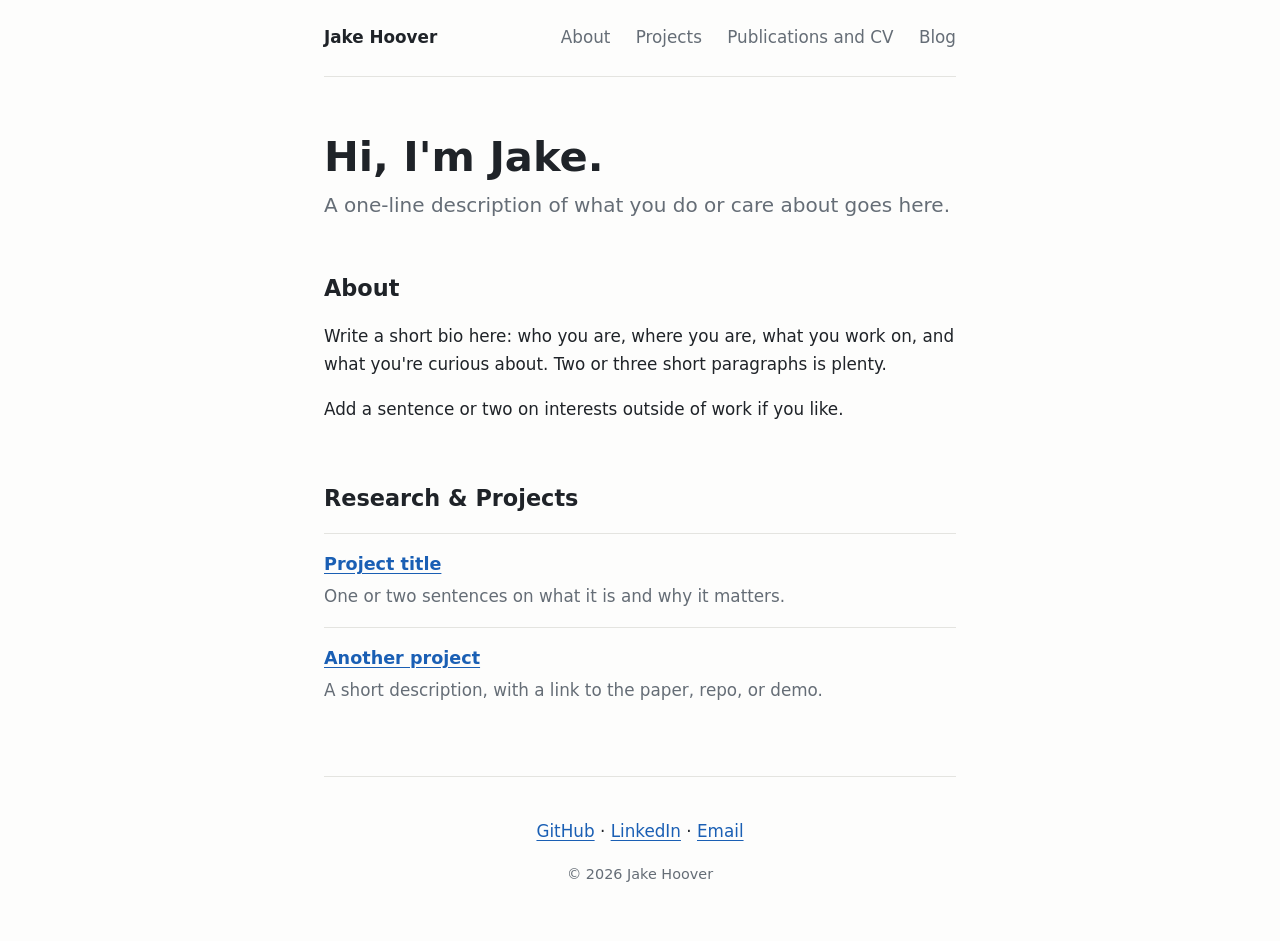
==== index.html @ f865bc19 "Rename Publications label to Publications and CV Co-Authored-By: Claude Sonnet 5.5 <noreply@anthropi" ====
<!DOCTYPE html>
<html lang="en">
<head>
    <meta charset="utf-8">
    <meta name="viewport" content="width=device-width, initial-scale=1">
    <title>Jake Hoover</title>
    <meta name="description" content="Personal website of Jake Hoover.">
    <link rel="stylesheet" href="style.css">
</head>
<body>
    <header class="site-header">
        <a class="brand" href="#top">Jake Hoover</a>
        <nav>
            <a href="#about">About</a>
            <a href="#projects">Projects</a>
            <a href="publications.html">Publications and CV</a>
            <a href="blog.html">Blog</a>
        </nav>
    </header>

    <main id="top">
        <section class="hero">
            <h1>Hi, I'm Jake.</h1>
            <p class="lead">A one-line description of what you do or care about goes here.</p>
        </section>

        <section id="about">
            <h2>About</h2>
            <p>Write a short bio here: who you are, where you are, what you work on, and what you're curious about. Two or three short paragraphs is plenty.</p>
            <p>Add a sentence or two on interests outside of work if you like.</p>
        </section>

        <section id="projects">
            <h2>Research &amp; Projects</h2>
            <ul class="cards">
                <li>
                    <h3><a href="#">Project title</a></h3>
                    <p>One or two sentences on what it is and why it matters.</p>
                </li>
                <li>
                    <h3><a href="#">Another project</a></h3>
                    <p>A short description, with a link to the paper, repo, or demo.</p>
                </li>
            </ul>
        </section>


    </main>

    <footer class="site-footer">
        <p>
            <a href="https://github.com/JakeHoover">GitHub</a> ·
            <a href="#">LinkedIn</a> ·
            <a href="#">Email</a>
        </p>
        <p class="muted">&copy; <span id="year">2026</span> Jake Hoover</p>
    </footer>

    <script>document.getElementById("year").textContent = new Date().getFullYear();</script>
</body>
</html>
---- style.css ----
:root {
    --bg: #fdfdfc;
    --fg: #1f2328;
    --muted: #656d76;
    --accent: #1a5fb4;
    --border: #e4e4e0;
}

@media (prefers-color-scheme: dark) {
    :root {
        --bg: #14161a;
        --fg: #e6e8eb;
        --muted: #9aa3ad;
        --accent: #7db3ff;
        --border: #2a2e35;
    }
}

* { box-sizing: border-box; }

html { scroll-behavior: smooth; }

body {
    margin: 0 auto;
    padding: 0 1.25rem;
    max-width: 42rem;
    background: var(--bg);
    color: var(--fg);
    font: 1.05rem/1.65 system-ui, -apple-system, "Segoe UI", Roboto, sans-serif;
}

a { color: var(--accent); text-underline-offset: 0.15em; }

.site-header {
    display: flex;
    flex-wrap: wrap;
    justify-content: space-between;
    align-items: baseline;
    gap: 0.5rem 1.5rem;
    padding: 1.5rem 0;
    border-bottom: 1px solid var(--border);
}

.brand {
    font-weight: 700;
    color: var(--fg);
    text-decoration: none;
}

.site-header nav a {
    margin-left: 1.25rem;
    color: var(--muted);
    text-decoration: none;
}

.site-header nav a:hover { color: var(--accent); }

.hero { padding: 3.5rem 0 1rem; }

.hero h1 {
    margin: 0 0 0.5rem;
    font-size: 2.6rem;
    line-height: 1.15;
}

.lead { margin: 0; font-size: 1.25rem; color: var(--muted); }

section { padding: 2rem 0 0.5rem; }

h2 {
    margin: 0 0 1rem;
    font-size: 1.4rem;
}

h3 { margin: 0 0 0.25rem; font-size: 1.1rem; }

.cards, .posts { list-style: none; margin: 0; padding: 0; }

.cards li {
    padding: 1rem 0;
    border-top: 1px solid var(--border);
}

.cards li p { margin: 0; color: var(--muted); }

.pubs { padding-left: 1.25rem; }
.pubs li { margin-bottom: 0.75rem; }
.pubs .authors { font-weight: 600; }

.posts li {
    display: flex;
    gap: 1.25rem;
    padding: 0.4rem 0;
}

.posts time {
    flex: 0 0 7.5rem;
    color: var(--muted);
    font-variant-numeric: tabular-nums;
}

.site-footer {
    margin-top: 3rem;
    padding: 1.5rem 0 2.5rem;
    border-top: 1px solid var(--border);
    text-align: center;
}

.muted { color: var(--muted); font-size: 0.9rem; }

/* Blog post pages */
article h1 { margin: 2.5rem 0 0.25rem; font-size: 2rem; line-height: 1.2; }
article > time { color: var(--muted); }
article .body { margin-top: 1.5rem; }

@media (max-width: 30rem) {
    .hero h1 { font-size: 2.1rem; }
    .posts li { flex-direction: column; gap: 0; }
}

/* Subpages */
.page-title { padding-top: 2.5rem; }
.page-title h1 { margin: 0 0 0.5rem; font-size: 2rem; line-height: 1.2; }
.site-header nav a[aria-current="page"] { color: var(--fg); font-weight: 600; }
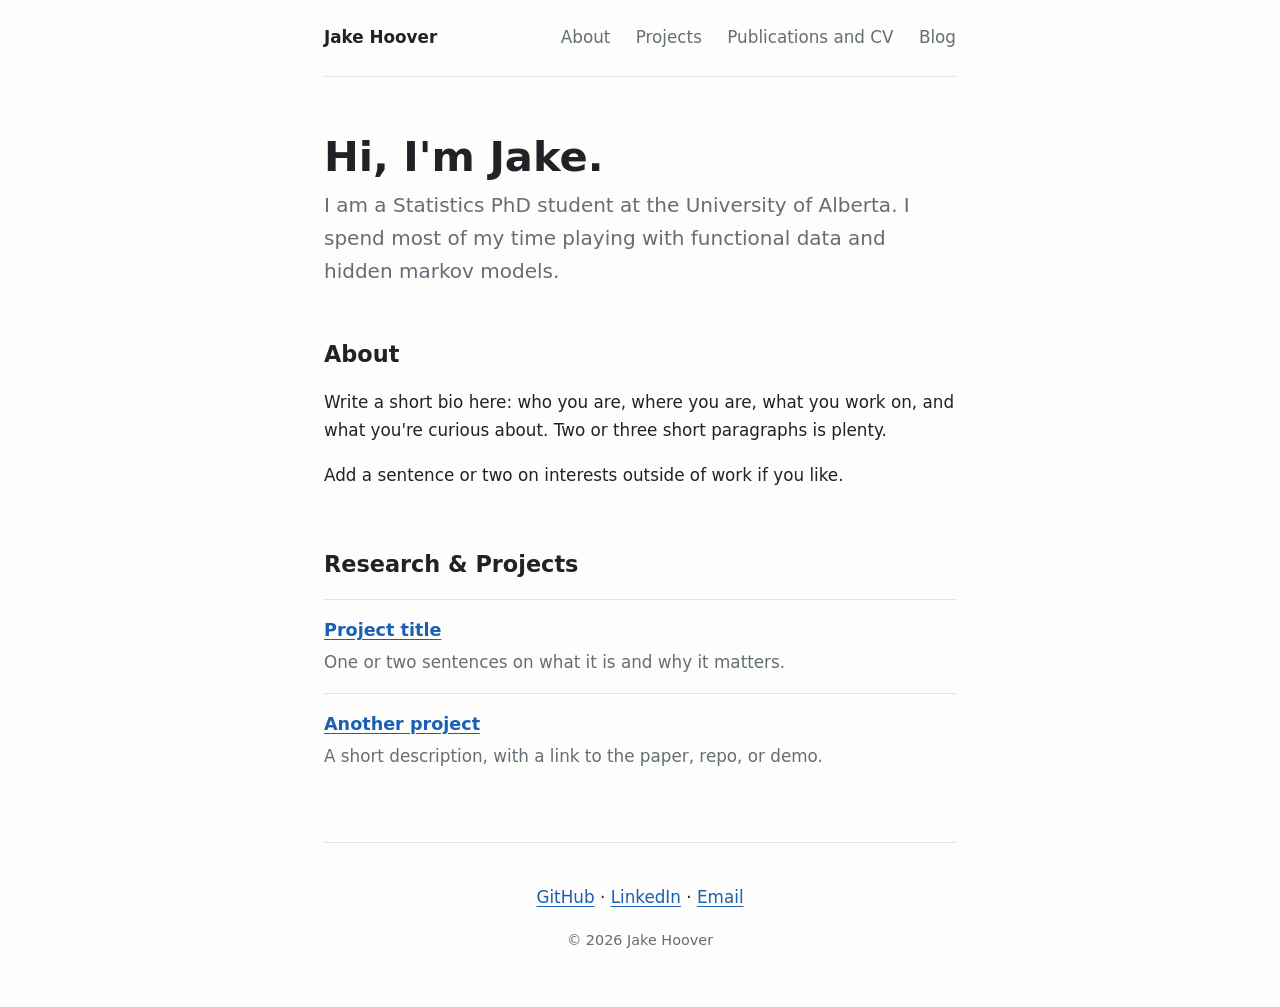
==== commit eb235bf4: "Update index.html about me blurb" ====
--- a/index.html
+++ b/index.html
@@ -21,7 +21,7 @@
     <main id="top">
         <section class="hero">
             <h1>Hi, I'm Jake.</h1>
-            <p class="lead">A one-line description of what you do or care about goes here.</p>
+            <p class="lead">I am a Statistics PhD student at the University of Alberta. I spend most of my time playing with functional data and hidden markov models.</p>
         </section>
 
         <section id="about">
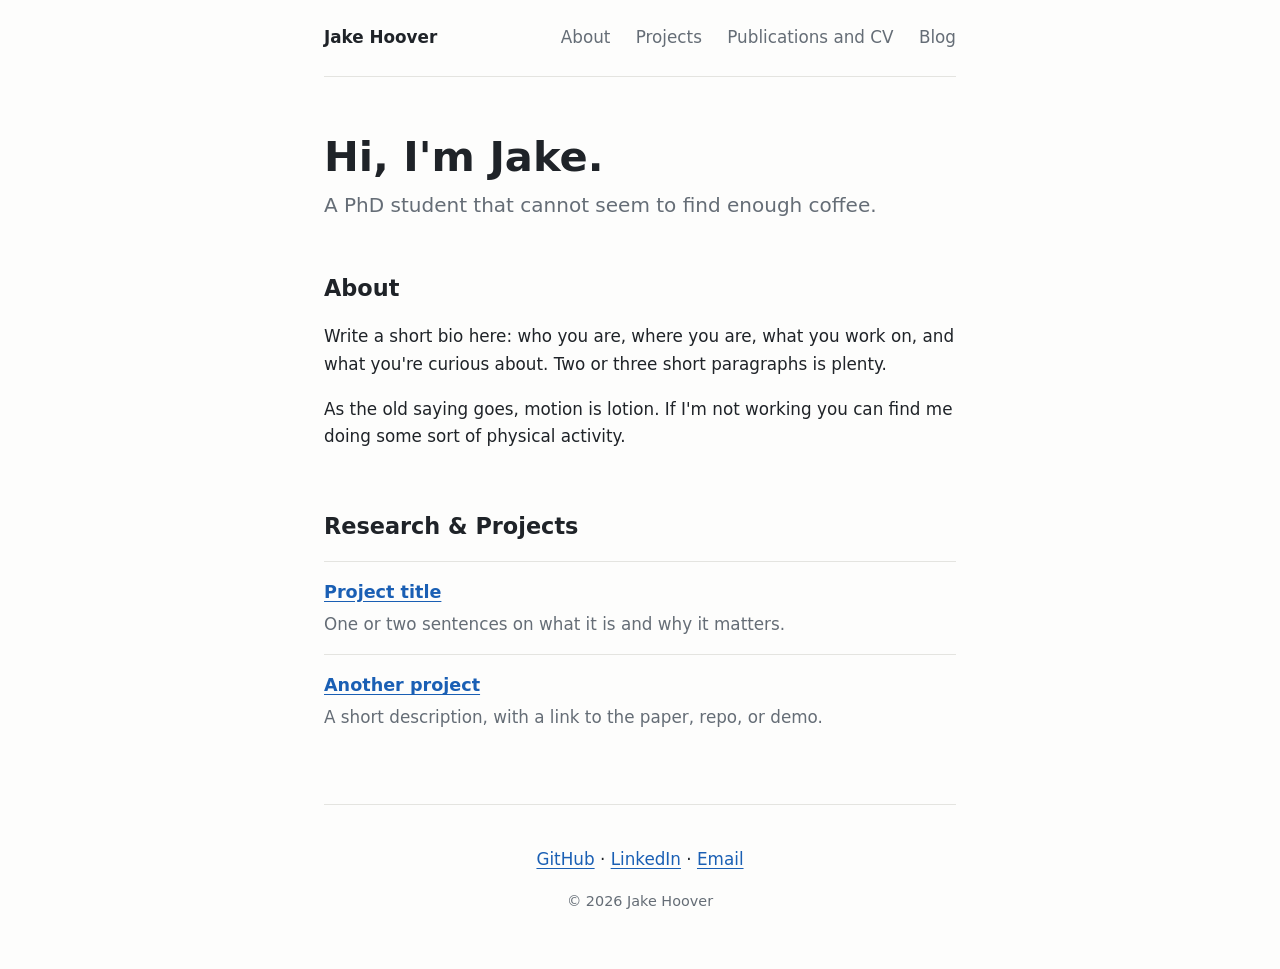
==== commit 9b111677: "Update index.html about me updates" ====
--- a/index.html
+++ b/index.html
@@ -21,13 +21,13 @@
     <main id="top">
         <section class="hero">
             <h1>Hi, I'm Jake.</h1>
-            <p class="lead">I am a Statistics PhD student at the University of Alberta. I spend most of my time playing with functional data and hidden markov models.</p>
+            <p class="lead">A PhD student that cannot seem to find enough coffee.</p>
         </section>
 
         <section id="about">
             <h2>About</h2>
             <p>Write a short bio here: who you are, where you are, what you work on, and what you're curious about. Two or three short paragraphs is plenty.</p>
-            <p>Add a sentence or two on interests outside of work if you like.</p>
+            <p>As the old saying goes, motion is lotion. If I'm not working you can find me doing some sort of physical activity.</p>
         </section>
 
         <section id="projects">
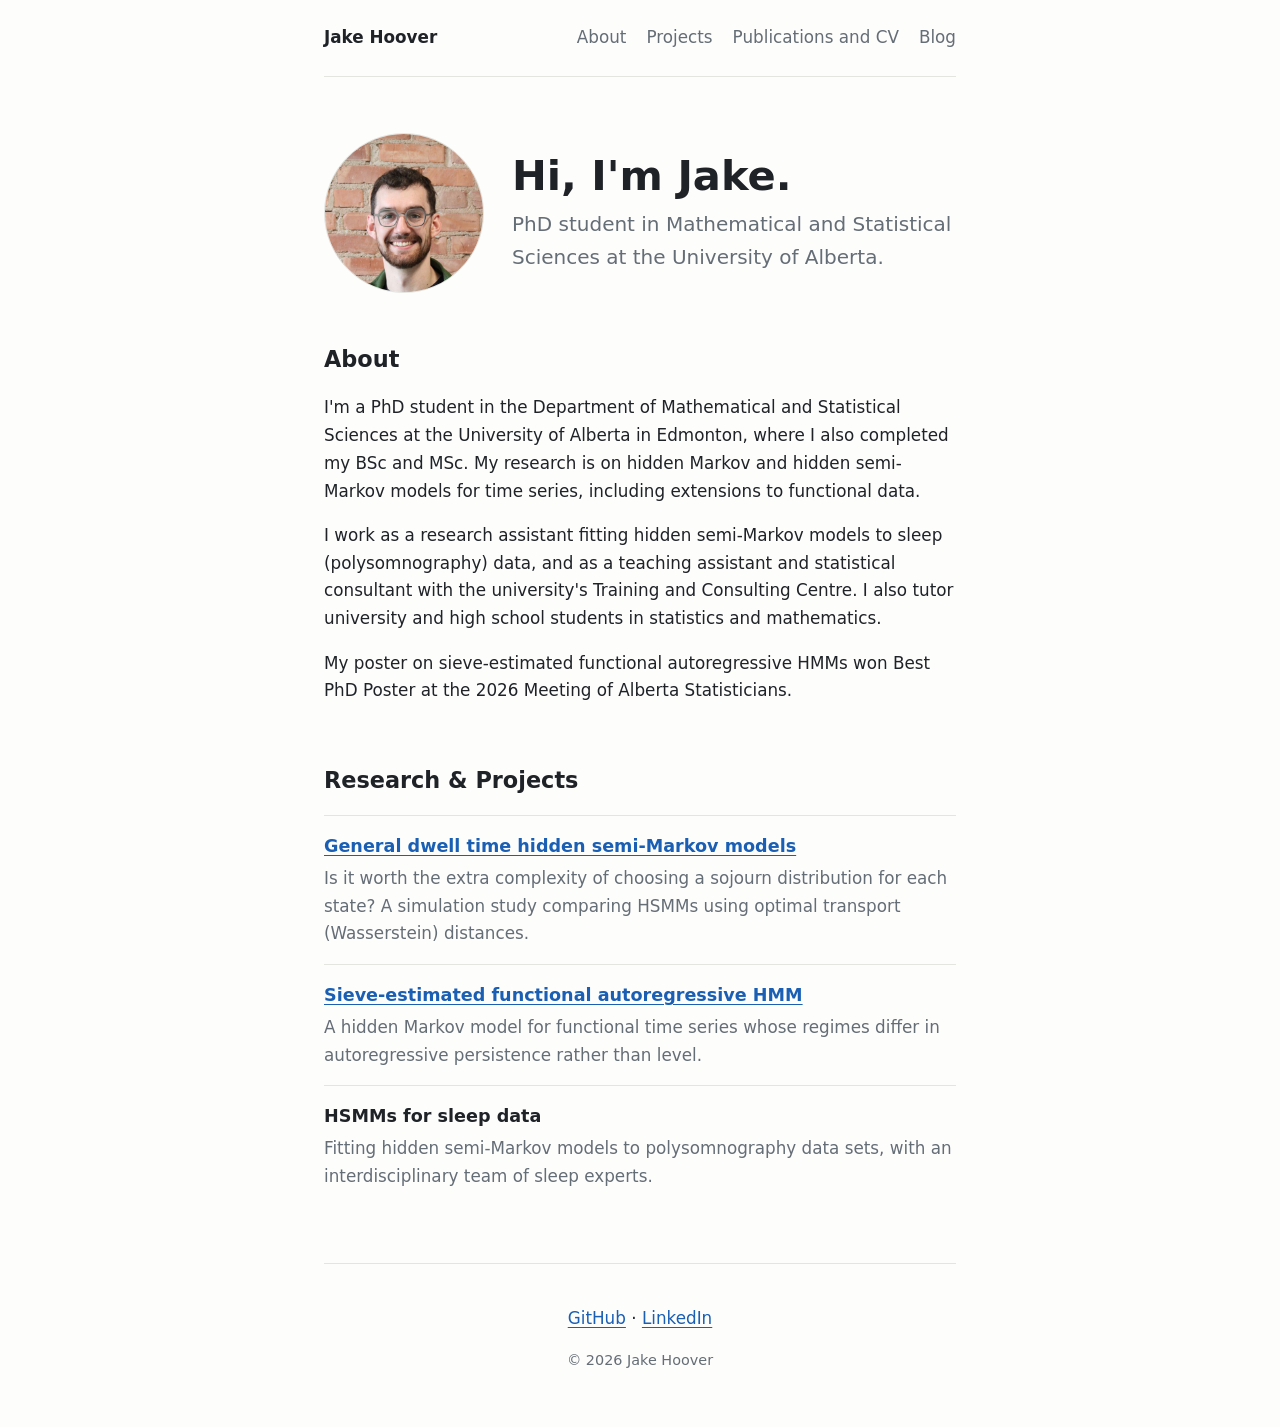
==== commit dad1aa60: "Add CV, headshot, bio and research summaries Co-Authored-By: Claude Sonnet 5.5 <noreply@anthropic.co" ====
--- a/index.html
+++ b/index.html
@@ -20,26 +20,34 @@
 
     <main id="top">
         <section class="hero">
-            <h1>Hi, I'm Jake.</h1>
-            <p class="lead">A PhD student that cannot seem to find enough coffee.</p>
+            <img class="headshot" src="images/headshot.jpg" alt="Photo of Jake Hoover" width="160" height="160">
+            <div>
+                <h1>Hi, I'm Jake.</h1>
+                <p class="lead">PhD student in Mathematical and Statistical Sciences at the University of Alberta.</p>
+            </div>
         </section>
 
         <section id="about">
             <h2>About</h2>
-            <p>Write a short bio here: who you are, where you are, what you work on, and what you're curious about. Two or three short paragraphs is plenty.</p>
-            <p>As the old saying goes, motion is lotion. If I'm not working you can find me doing some sort of physical activity.</p>
+            <p>I'm a PhD student in the Department of Mathematical and Statistical Sciences at the University of Alberta in Edmonton, where I also completed my BSc and MSc. My research is on hidden Markov and hidden semi-Markov models for time series, including extensions to functional data.</p>
+            <p>I work as a research assistant fitting hidden semi-Markov models to sleep (polysomnography) data, and as a teaching assistant and statistical consultant with the university's Training and Consulting Centre. I also tutor university and high school students in statistics and mathematics.</p>
+            <p>My poster on sieve-estimated functional autoregressive HMMs won Best PhD Poster at the 2026 Meeting of Alberta Statisticians.</p>
         </section>
 
         <section id="projects">
             <h2>Research &amp; Projects</h2>
             <ul class="cards">
                 <li>
-                    <h3><a href="#">Project title</a></h3>
-                    <p>One or two sentences on what it is and why it matters.</p>
+                    <h3><a href="posters/dwell-time-hsmm-classification-society-2026.pdf">General dwell time hidden semi-Markov models</a></h3>
+                    <p>Is it worth the extra complexity of choosing a sojourn distribution for each state? A simulation study comparing HSMMs using optimal transport (Wasserstein) distances.</p>
                 </li>
                 <li>
-                    <h3><a href="#">Another project</a></h3>
-                    <p>A short description, with a link to the paper, repo, or demo.</p>
+                    <h3><a href="posters/sifarhmm-alberta-statisticians-2026.pdf">Sieve-estimated functional autoregressive HMM</a></h3>
+                    <p>A hidden Markov model for functional time series whose regimes differ in autoregressive persistence rather than level.</p>
+                </li>
+                <li>
+                    <h3>HSMMs for sleep data</h3>
+                    <p>Fitting hidden semi-Markov models to polysomnography data sets, with an interdisciplinary team of sleep experts.</p>
                 </li>
             </ul>
         </section>
@@ -50,8 +58,7 @@
     <footer class="site-footer">
         <p>
             <a href="https://github.com/JakeHoover">GitHub</a> ·
-            <a href="#">LinkedIn</a> ·
-            <a href="#">Email</a>
+            <a href="https://www.linkedin.com/in/jake-hoover-alberta">LinkedIn</a>
         </p>
         <p class="muted">&copy; <span id="year">2026</span> Jake Hoover</p>
     </footer>
--- a/style.css
+++ b/style.css
@@ -47,8 +47,13 @@
     text-decoration: none;
 }
 
+.site-header nav {
+    display: flex;
+    flex-wrap: wrap;
+    gap: 0.25rem 1.25rem;
+}
+
 .site-header nav a {
-    margin-left: 1.25rem;
     color: var(--muted);
     text-decoration: none;
 }
@@ -122,3 +127,42 @@
 .page-title { padding-top: 2.5rem; }
 .page-title h1 { margin: 0 0 0.5rem; font-size: 2rem; line-height: 1.2; }
 .site-header nav a[aria-current="page"] { color: var(--fg); font-weight: 600; }
+
+/* Posters */
+.posters { list-style: none; margin: 0; padding: 0; }
+.posters li {
+    display: flex;
+    gap: 1.25rem;
+    align-items: flex-start;
+    padding: 1rem 0;
+    border-top: 1px solid var(--border);
+}
+.posters img {
+    display: block;
+    width: 12rem;
+    max-width: 100%;
+    height: auto;
+    border: 1px solid var(--border);
+}
+.posters p { margin: 0 0 0.25rem; color: var(--muted); }
+
+@media (max-width: 30rem) {
+    .posters li { flex-direction: column; }
+    .posters img { width: 100%; }
+}
+
+/* Headshot */
+.hero { display: flex; align-items: center; gap: 1.75rem; }
+.headshot {
+    flex: 0 0 auto;
+    width: 10rem;
+    height: 10rem;
+    border-radius: 50%;
+    object-fit: cover;
+    border: 1px solid var(--border);
+}
+
+@media (max-width: 30rem) {
+    .hero { flex-direction: column; align-items: flex-start; gap: 1rem; }
+    .headshot { width: 8rem; height: 8rem; }
+}
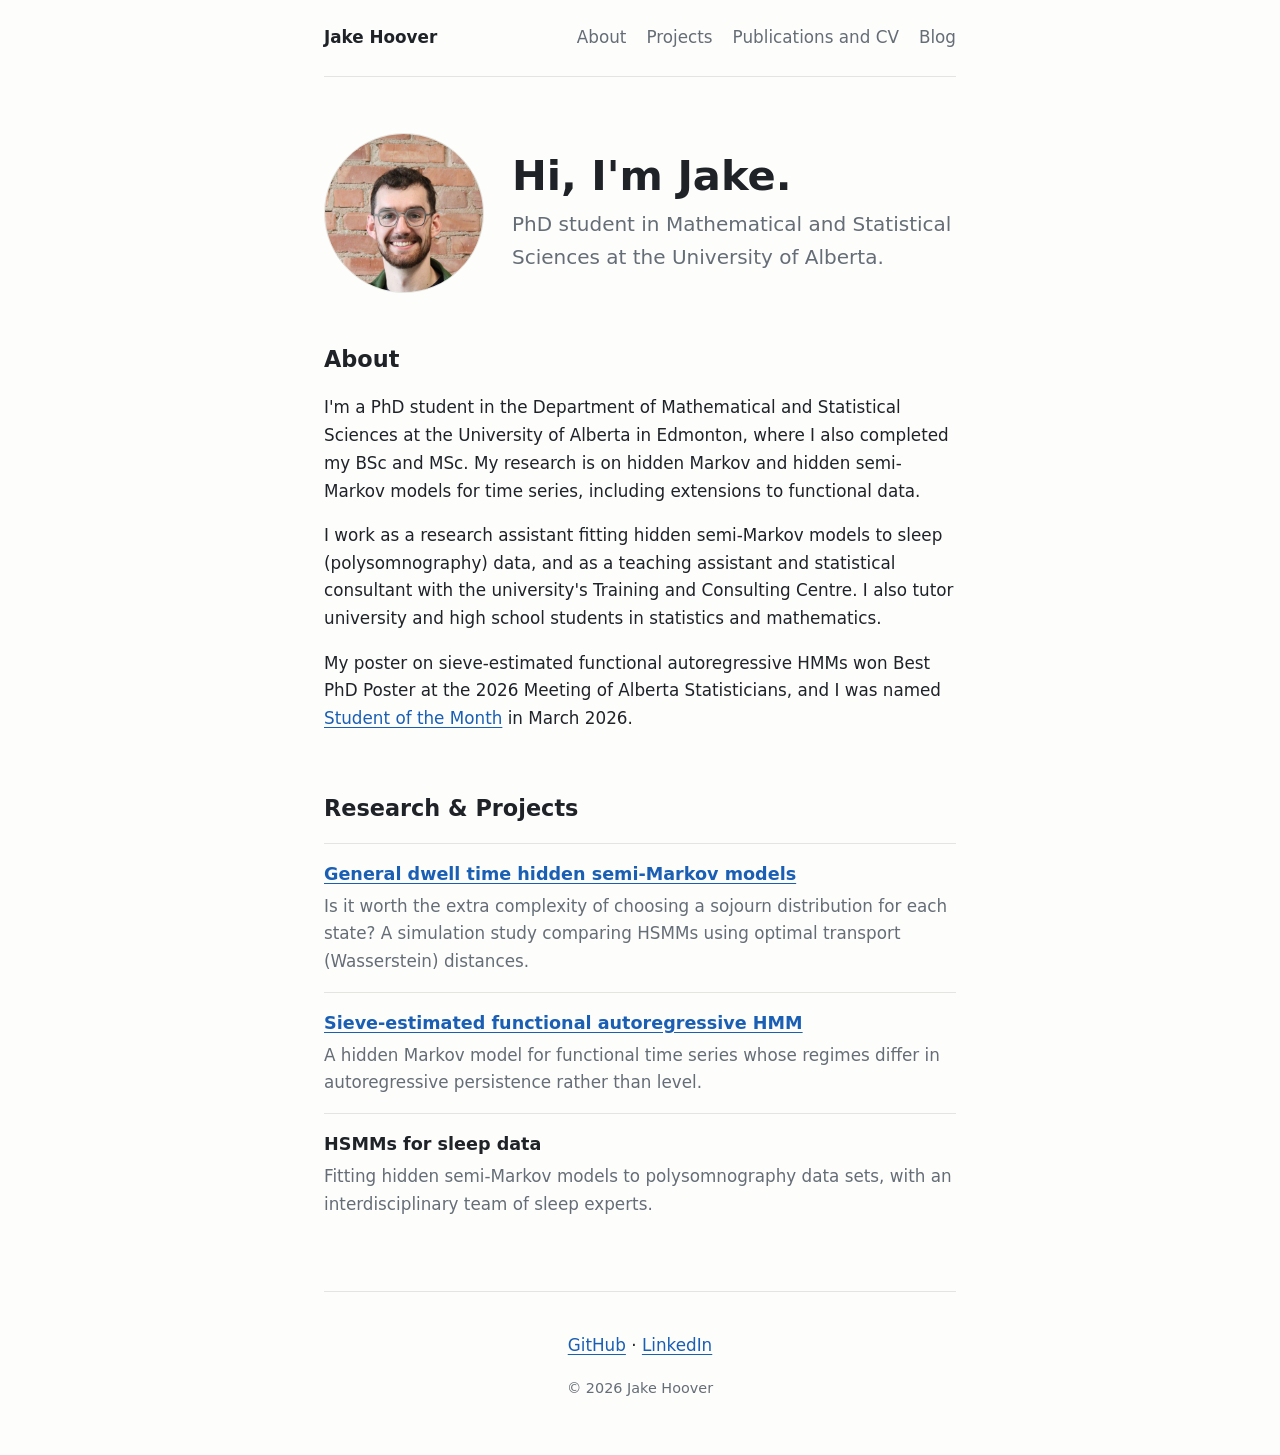
==== commit 3d1deac0: "Link Student of the Month highlight from About Co-Authored-By: Claude Sonnet 5.5 <noreply@anthropic." ====
--- a/index.html
+++ b/index.html
@@ -31,7 +31,7 @@
             <h2>About</h2>
             <p>I'm a PhD student in the Department of Mathematical and Statistical Sciences at the University of Alberta in Edmonton, where I also completed my BSc and MSc. My research is on hidden Markov and hidden semi-Markov models for time series, including extensions to functional data.</p>
             <p>I work as a research assistant fitting hidden semi-Markov models to sleep (polysomnography) data, and as a teaching assistant and statistical consultant with the university's Training and Consulting Centre. I also tutor university and high school students in statistics and mathematics.</p>
-            <p>My poster on sieve-estimated functional autoregressive HMMs won Best PhD Poster at the 2026 Meeting of Alberta Statisticians.</p>
+            <p>My poster on sieve-estimated functional autoregressive HMMs won Best PhD Poster at the 2026 Meeting of Alberta Statisticians, and I was named <a href="https://www.instagram.com/p/DWcALrlD2AP/" rel="noopener">Student of the Month</a> in March 2026.</p>
         </section>
 
         <section id="projects">
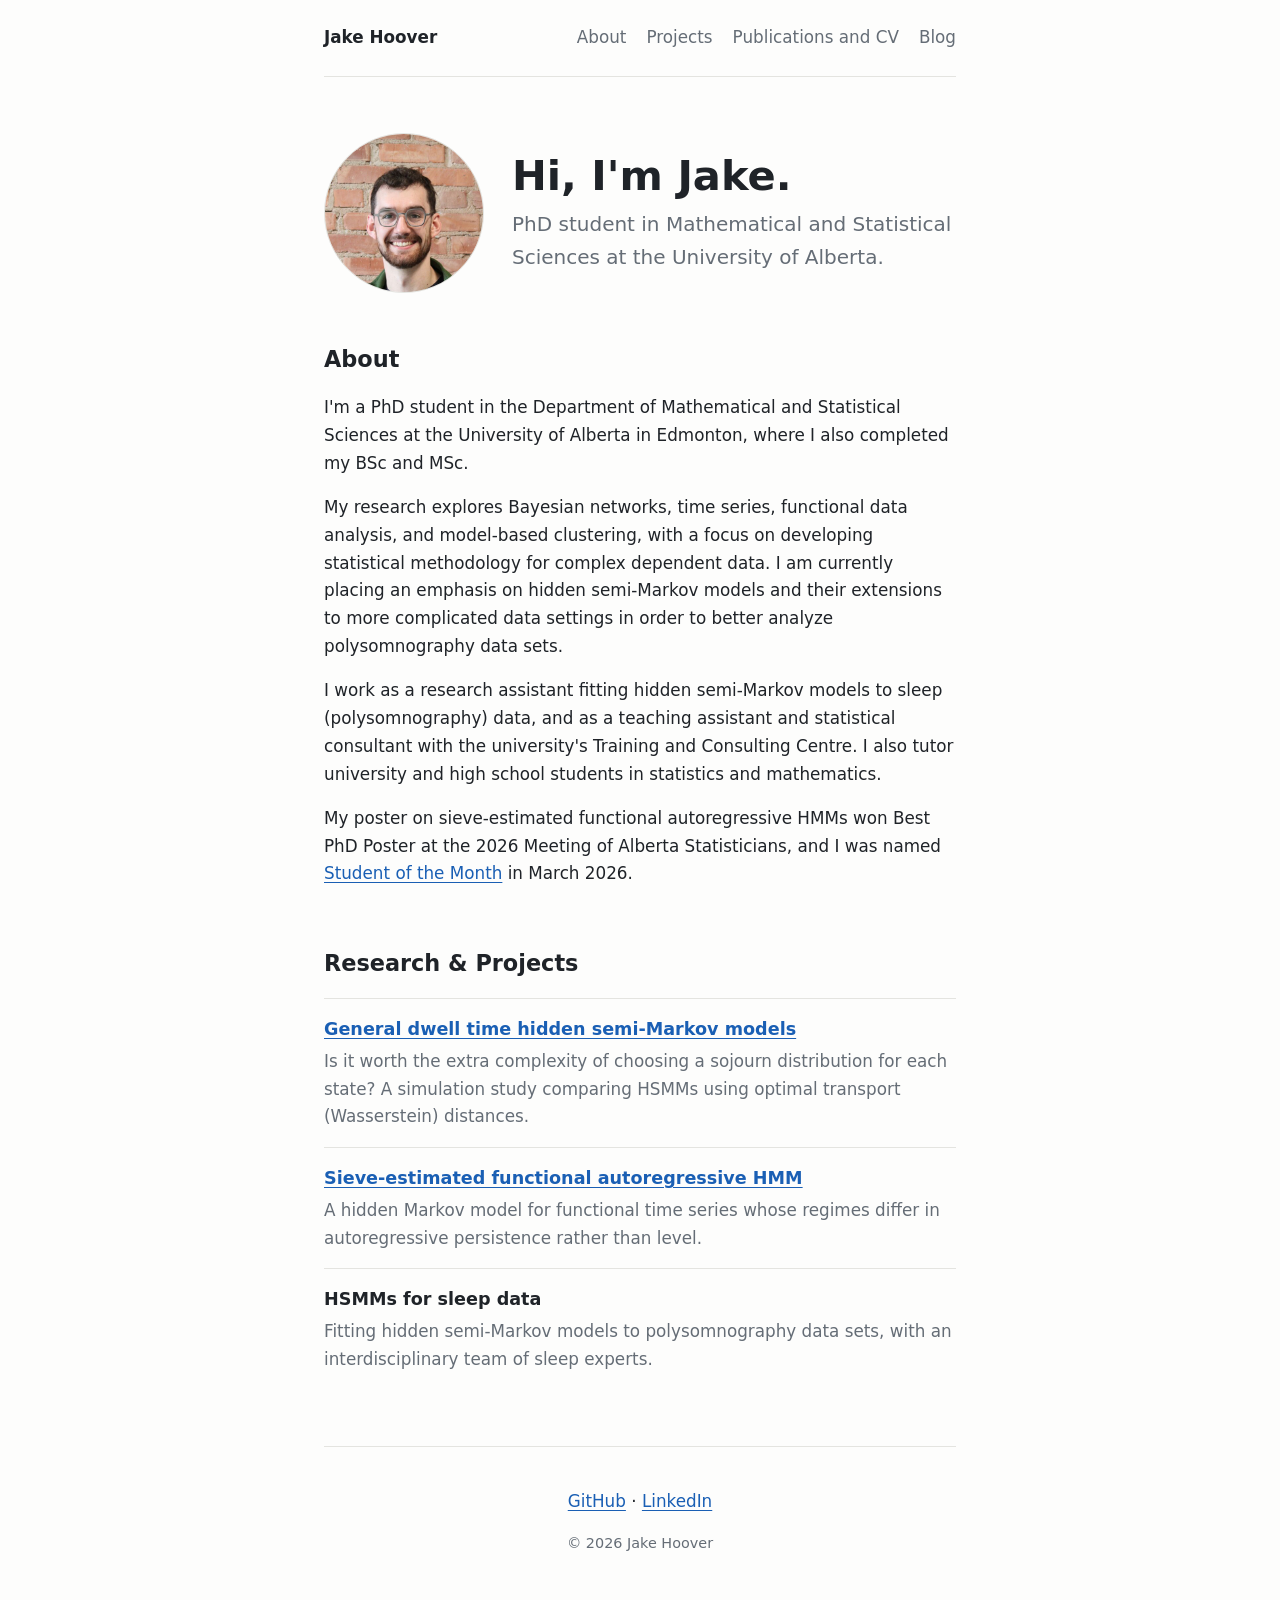
==== commit 21c8019b: "Update About research description Co-Authored-By: Claude Sonnet 5.5 <noreply@anthropic.com> Claude-S" ====
--- a/index.html
+++ b/index.html
@@ -29,7 +29,8 @@
 
         <section id="about">
             <h2>About</h2>
-            <p>I'm a PhD student in the Department of Mathematical and Statistical Sciences at the University of Alberta in Edmonton, where I also completed my BSc and MSc. My research is on hidden Markov and hidden semi-Markov models for time series, including extensions to functional data.</p>
+            <p>I'm a PhD student in the Department of Mathematical and Statistical Sciences at the University of Alberta in Edmonton, where I also completed my BSc and MSc.</p>
+            <p>My research explores Bayesian networks, time series, functional data analysis, and model-based clustering, with a focus on developing statistical methodology for complex dependent data. I am currently placing an emphasis on hidden semi-Markov models and their extensions to more complicated data settings in order to better analyze polysomnography data sets.</p>
             <p>I work as a research assistant fitting hidden semi-Markov models to sleep (polysomnography) data, and as a teaching assistant and statistical consultant with the university's Training and Consulting Centre. I also tutor university and high school students in statistics and mathematics.</p>
             <p>My poster on sieve-estimated functional autoregressive HMMs won Best PhD Poster at the 2026 Meeting of Alberta Statisticians, and I was named <a href="https://www.instagram.com/p/DWcALrlD2AP/" rel="noopener">Student of the Month</a> in March 2026.</p>
         </section>
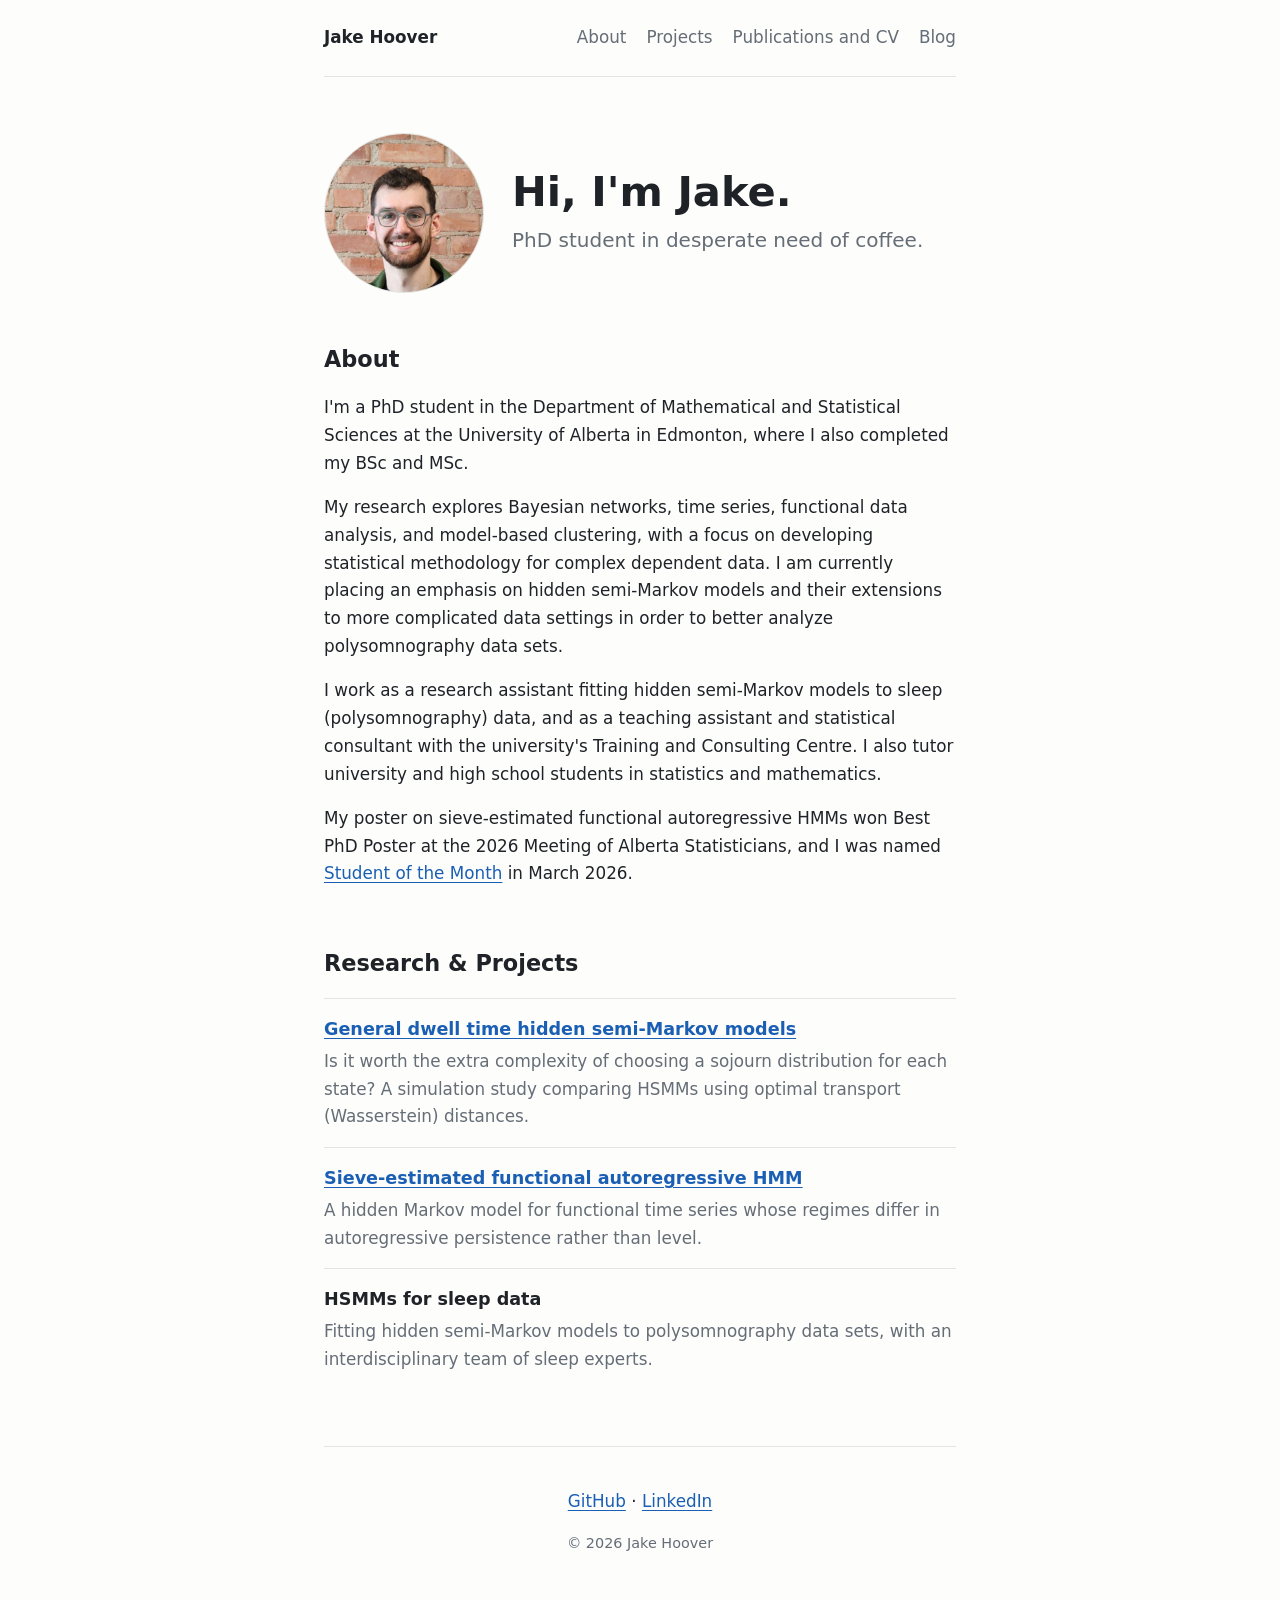
==== commit 5384f9f8: "Update index.html sub header change" ====
--- a/index.html
+++ b/index.html
@@ -23,7 +23,7 @@
             <img class="headshot" src="images/headshot.jpg" alt="Photo of Jake Hoover" width="160" height="160">
             <div>
                 <h1>Hi, I'm Jake.</h1>
-                <p class="lead">PhD student in Mathematical and Statistical Sciences at the University of Alberta.</p>
+                <p class="lead">PhD student in desperate need of coffee.</p>
             </div>
         </section>
 
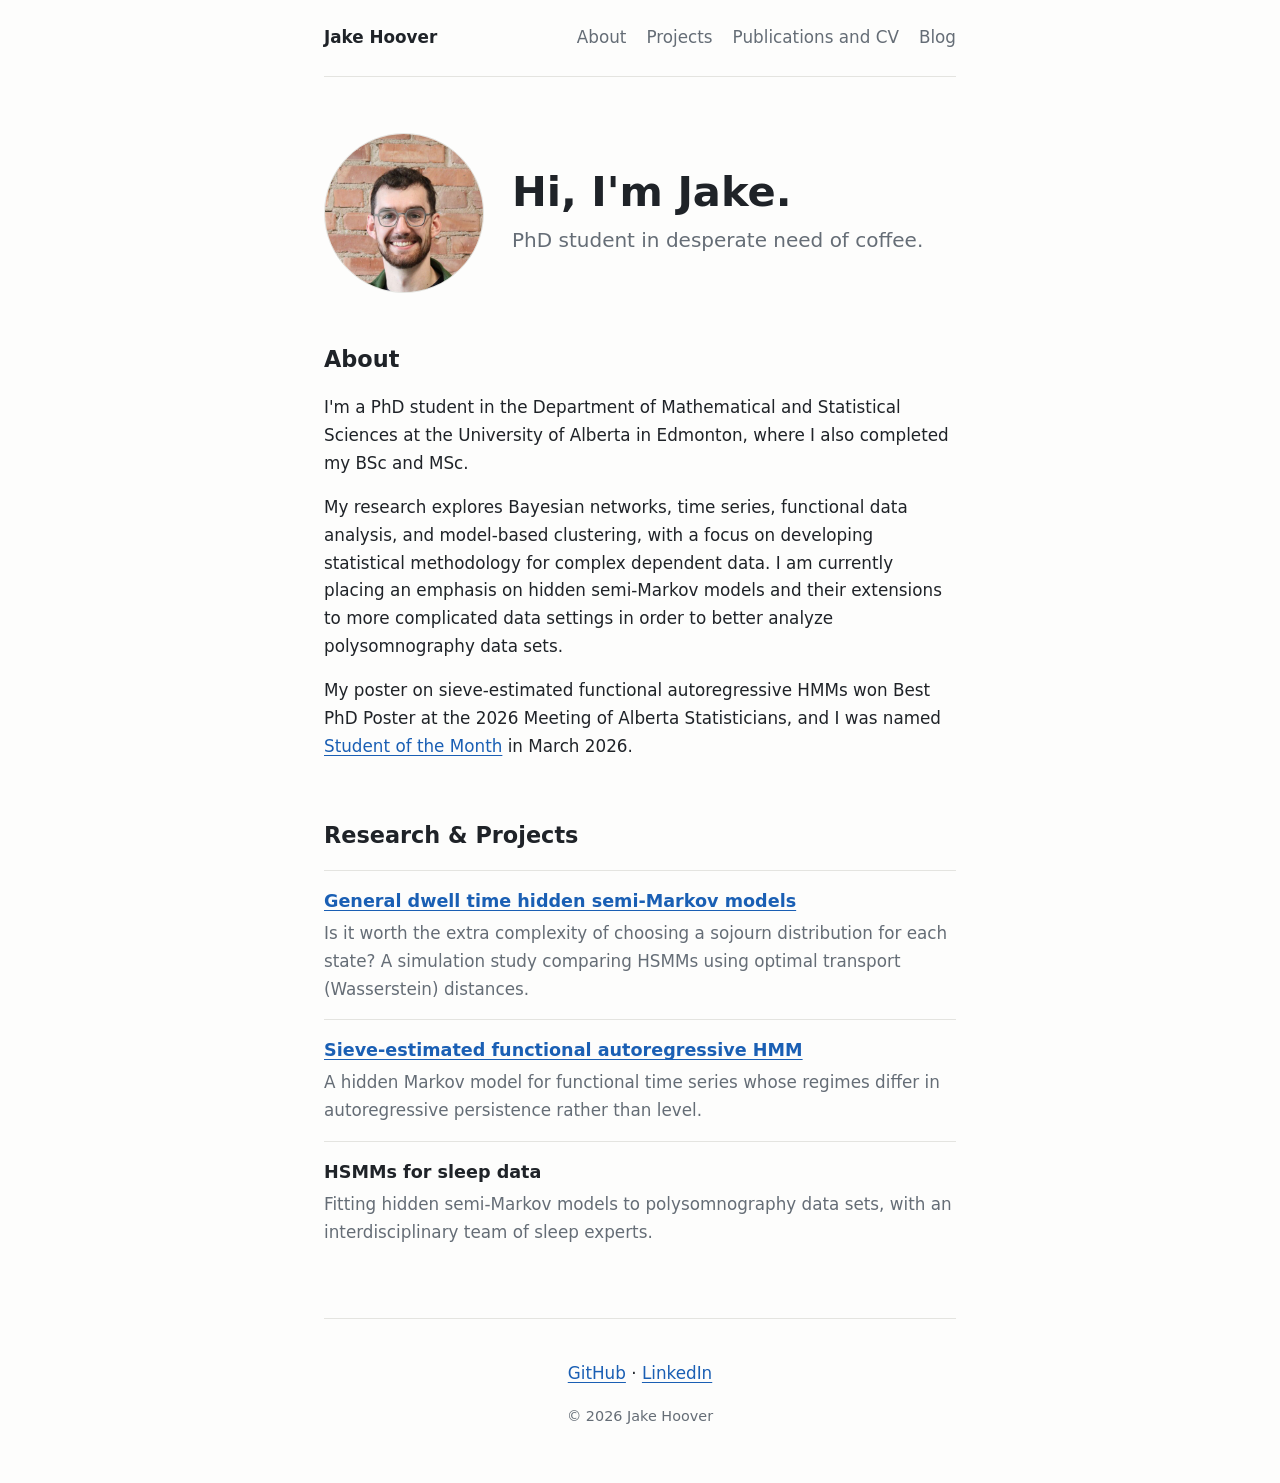
==== commit bf151318: "Update index.html bio update" ====
--- a/index.html
+++ b/index.html
@@ -31,7 +31,6 @@
             <h2>About</h2>
             <p>I'm a PhD student in the Department of Mathematical and Statistical Sciences at the University of Alberta in Edmonton, where I also completed my BSc and MSc.</p>
             <p>My research explores Bayesian networks, time series, functional data analysis, and model-based clustering, with a focus on developing statistical methodology for complex dependent data. I am currently placing an emphasis on hidden semi-Markov models and their extensions to more complicated data settings in order to better analyze polysomnography data sets.</p>
-            <p>I work as a research assistant fitting hidden semi-Markov models to sleep (polysomnography) data, and as a teaching assistant and statistical consultant with the university's Training and Consulting Centre. I also tutor university and high school students in statistics and mathematics.</p>
             <p>My poster on sieve-estimated functional autoregressive HMMs won Best PhD Poster at the 2026 Meeting of Alberta Statisticians, and I was named <a href="https://www.instagram.com/p/DWcALrlD2AP/" rel="noopener">Student of the Month</a> in March 2026.</p>
         </section>
 
